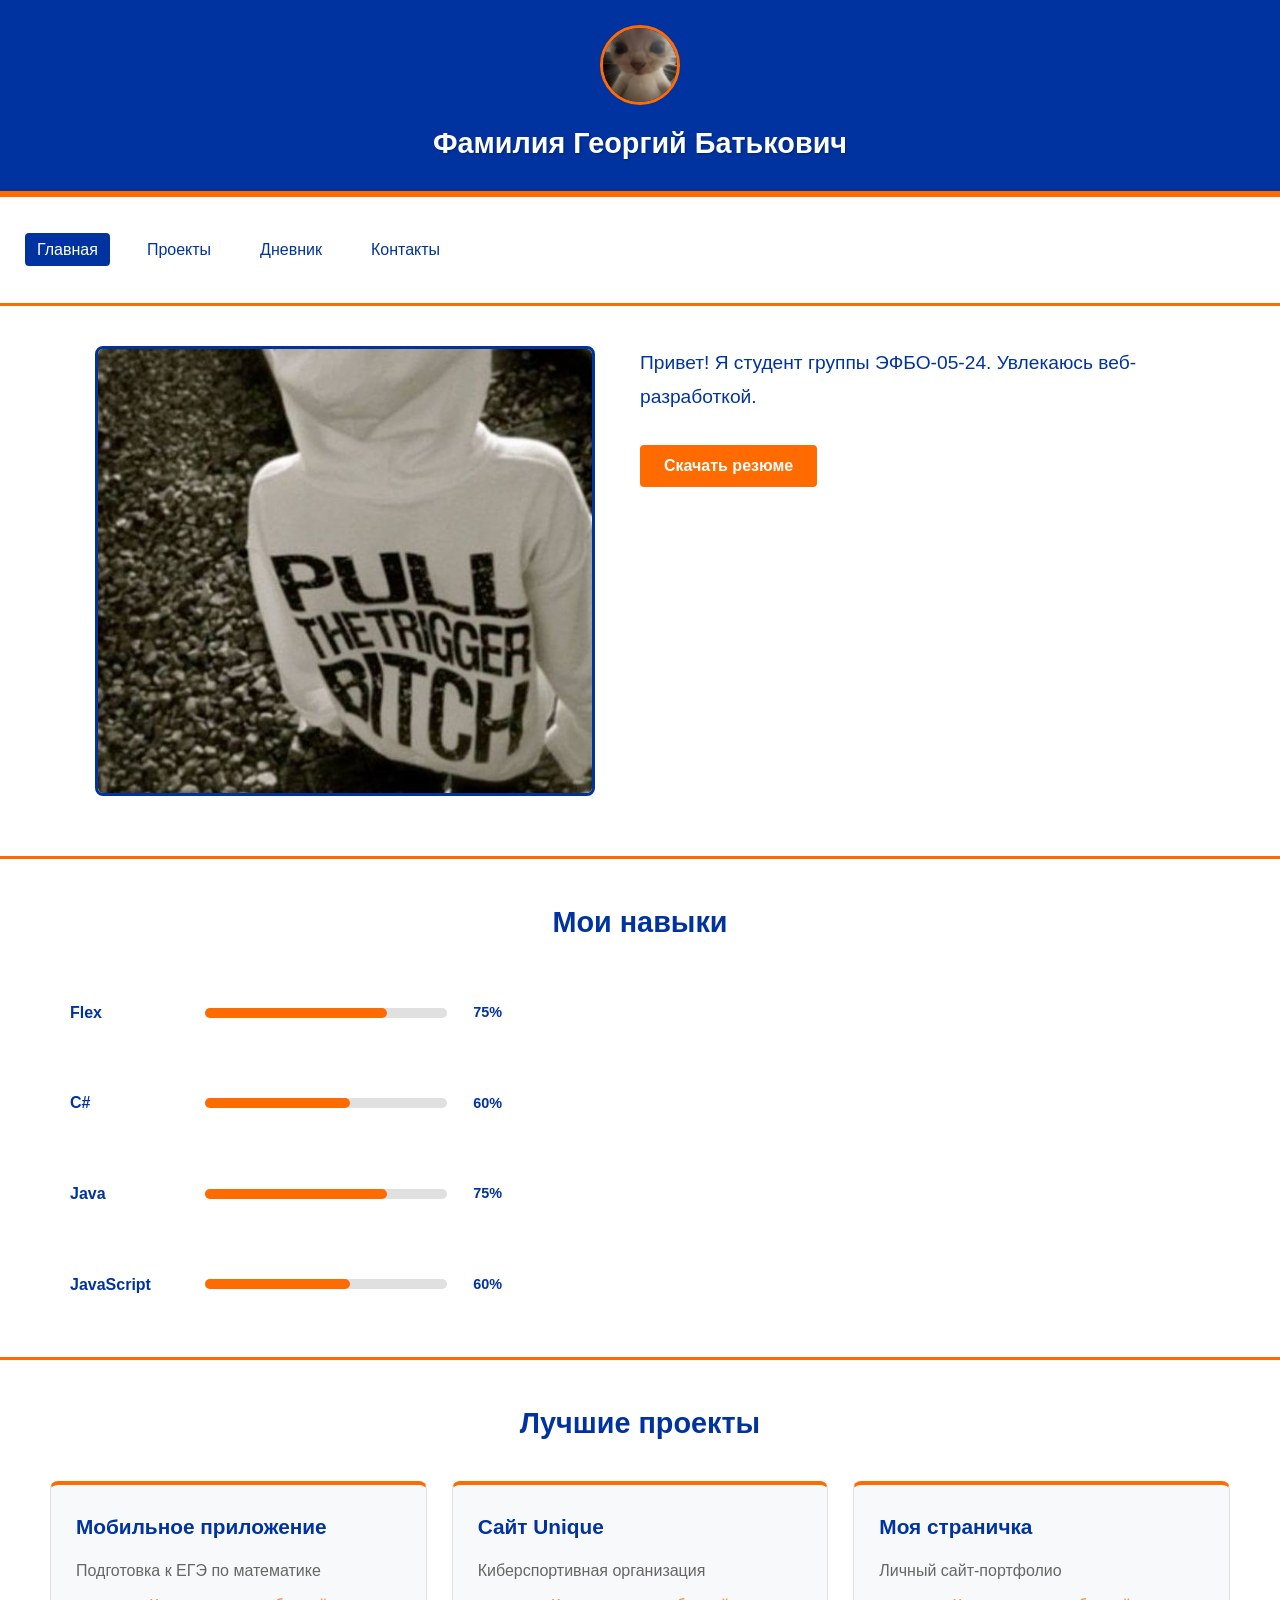
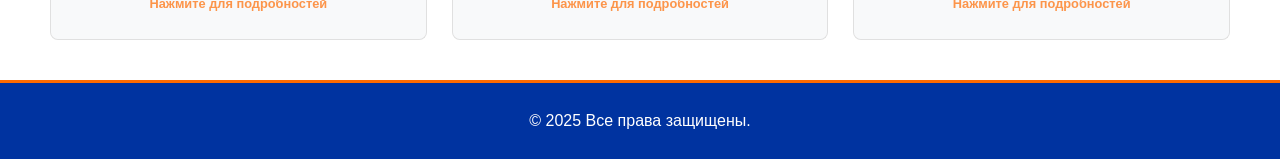
==== index.html @ 931f68ec "Полная сборка сайта" ====
<!DOCTYPE html>
<html lang="ru">

<head>
    <meta charset="UTF-8">
    <meta name="viewport" content="width=device-width, initial-scale=1.0">
    <title>Главная</title>
    <link rel="stylesheet" href="styles/styles.css">
</head>

<body>
    <div class="page">
        <header class="header">
            <img class="header__logo" src="images/icons/photo.jpg" alt="Логотип">
            <h1 class="header__text">Фамилия Георгий Батькович</h1>
        </header>
        <nav class="nav">
            <ul class="nav__list">
                <li class="nav__item"><a class="nav__link nav__link--active" href="index.html">Главная</a></li>
                <li class="nav__item"><a class="nav__link" href="pages/projects.html">Проекты</a></li>
                <li class="nav__item"><a class="nav__link" href="pages/diary.html">Дневник</a></li>
                <li class="nav__item"><a class="nav__link" href="pages/contacts.html">Контакты</a></li>
            </ul>
        </nav>
        <section class="profile">
            <div class="profile__photo-container">
                <img class="profile__photo" src="images/icons/photo1.jpg" alt="Фото студента">
            </div>
            <div class="profile__info">
                <p class="profile__text">Привет! Я студент группы ЭФБО-05-24. Увлекаюсь веб-разработкой.</p>
                <button class="btn btn--download" id="downloadBtn">Скачать резюме</button>
            </div>
        </section>
        <section class="section">
            <h2 class="section__title">Мои навыки</h2>
            <div class="skills">
                <div class="skill">
                    <div class="skill__row">
                        <span class="skill__name">Flex</span>
                        <progress class="skill__progress" value="75" max="100"></progress>
                        <span class="skill__value">75%</span>
                    </div>
                </div>
                <div class="skill">
                    <div class="skill__row">
                        <span class="skill__name">C#</span>
                        <progress class="skill__progress" value="60" max="100"></progress>
                        <span class="skill__value">60%</span>
                    </div>
                </div>
                <div class="skill">
                    <div class="skill__row">
                        <span class="skill__name">Java</span>
                        <progress class="skill__progress" value="75" max="100"></progress>
                        <span class="skill__value">75%</span>
                    </div>
                </div>
                <div class="skill">
                    <div class="skill__row">
                        <span class="skill__name">JavaScript</span>
                        <progress class="skill__progress" value="60" max="100"></progress>
                        <span class="skill__value">60%</span>
                    </div>
                </div>
            </div>
        </section>
        <section class="section">
            <h2 class="section__title">Лучшие проекты</h2>
            <div class="projects">
                <article class="project" onclick="openModal('modal1')">
                    <h3 class="project__title">Мобильное приложение</h3>
                    <p class="project__description">Подготовка к ЕГЭ по математике</p>
                    <div class="project__click-hint">Нажмите для подробностей</div>
                </article>

                <article class="project" onclick="openModal('modal2')">
                    <h3 class="project__title">Сайт Unique</h3>
                    <p class="project__description">Киберспортивная организация</p>
                    <div class="project__click-hint">Нажмите для подробностей</div>
                </article>

                <article class="project" onclick="openModal('modal3')">
                    <h3 class="project__title">Моя страничка</h3>
                    <p class="project__description">Личный сайт-портфолио</p>
                    <div class="project__click-hint">Нажмите для подробностей</div>
                </article>
        </section>
        <footer class="footer">
            <p>© 2025 Все права защищены.</p>
        </footer>
    </div>

    <!-- Модальные окна -->
    <div id="modal1" class="modal">
        <div class="modal__content">
            <button class="modal__close" onclick="closeModal('modal1')">&times;</button>
            <img class="modal__image" src="images/icons/mob.jpeg" alt="Мобильное приложение">
            <div class="modal__body">
                <h3 class="modal__title">Мобильное приложение</h3>
                <p class="modal__description">Полнофункциональное мобильное приложение для подготовки к ЕГЭ по
                    профильной математике. Включает в себя:</p>
                <ul class="modal__description-nav">
                    <li>Более 30 финансовых задач</li>
                    <li>Подробные решения и объяснения</li>
                    <li>Систему прогресса и достижений</li>
                </ul>
                <p class="modal__description"><strong>Технологии:</strong> Java, Android SDK</p>
                <a href="pages/projects.html" class="modal__link">Все проекты</a>
            </div>
        </div>
    </div>

    <div id="modal2" class="modal">
        <div class="modal__content">
            <button class="modal__close" onclick="closeModal('modal2')">&times;</button>
            <img class="modal__image" src="images/icons/uniqe.png" alt="Сайт Unique">
            <div class="modal__body">
                <h3 class="modal__title">Сайт Unique</h3>
                <p class="modal__description">Корпоративный сайт для киберспортивной организации Unique. Основные
                    функции:</p>
                <ul class="modal__description-nav">
                    <li>Расписание турниров и матчей</li>
                    <li>Профили игроков и команд</li>
                    <li>Новостная лента организации</li>
                </ul>
                <p class="modal__description"><strong>Технологии:</strong> HTML, CSS, JavaScript</p>
                <a href="pages/projects.html" class="modal__link">Все проекты</a>
            </div>
        </div>
    </div>

    <div id="modal3" class="modal">
        <div class="modal__content">
            <button class="modal__close" onclick="closeModal('modal3')">&times;</button>
            <img class="modal__image" src="images/icons/lichka.jpeg" alt="Моя страничка">
            <div class="modal__body">
                <h3 class="modal__title">Моя страничка</h3>
                <p class="modal__description">Персональный веб-сайт портфолио с современным дизайном. Особенности:</p>
                <ul class="modal__description-nav">
                    <li>Адаптивный дизайн для всех устройств</li>
                    <li>Интерактивное портфолио проектов</li>
                    <li>Система контактов и обратной связи</li>
                    <li>Интеграция с GitHub</li>
                </ul>
                <p class="modal__description"><strong>Технологии:</strong> HTML, CSS, JavaScript</p>
                <a href="pages/projects.html" class="modal__link">Все проекты</a>
            </div>
        </div>
    </div>

    <script>
        function openModal(modalId) {
            document.getElementById(modalId).style.display = 'block';
        }

        function closeModal(modalId) {
            document.getElementById(modalId).style.display = 'none';
        }
        window.onclick = function (event) {
            const modals = document.querySelectorAll('.modal');
            modals.forEach(modal => {
                if (event.target === modal) {
                    modal.style.display = 'none';
                }
            });
        }

        document.getElementById('downloadBtn').addEventListener('click', function () {
            const link = document.createElement('a');
            link.href = 'assets/resume.pdf';
            link.download = 'resume.pdf';
            document.body.appendChild(link);
            link.click();
            document.body.removeChild(link);
        });

        document.addEventListener('DOMContentLoaded', function () {
            const progressBars = document.querySelectorAll('.skill__progress');
            progressBars.forEach(bar => {
                const value = bar.getAttribute('value');
                bar.setAttribute('value', '0');
                setTimeout(() => {
                    bar.setAttribute('value', value);
                }, 300);
            });
        });
    </script>
</body>

</html>
---- styles/styles.css ----
* {
    margin: 0;
    padding: 0;
    box-sizing: border-box;
}

body {
    font-family: 'Segoe UI', Tahoma, Geneva, Verdana, sans-serif;
    line-height: 1.6;
    color: #333;
    background-color: #ffffff;
    min-height: 100vh;
    display: flex;
    flex-direction: column;
}

main {
    flex: 1;
}

/* Убедимся что футер всегда внизу и нет отступов */
.footer {
    margin-top: auto;
}

/* Блок шапки */
.header {
    display: flex;
    flex-direction: column;
    align-items: center;
    padding: 25px 50px;
    background-color: #0033A0;
    color: white;
    border-bottom: 3px solid #FF6B00;
}

.header__logo {
    width: 80px;
    height: 80px;
    border-radius: 50%;
    object-fit: cover;
    border: 3px solid #FF6B00;
    margin-bottom: 15px;
}

.header__text {
    color: white;
    font-size: 1.8rem;
    font-weight: 700;
    text-align: center;
    text-shadow: 1px 1px 2px rgba(0, 0, 0, 0.3);
}

.nav__list {
    display: flex;
    flex-direction: row;
    row-gap: 50px;
    list-style: none;
    padding: 40px 0px;
    border-top: 3px solid #FF6B00;
}

.nav__item {
    margin-left: 25px;
}

.nav__link {
    text-decoration: none;
    color: #0033A0;
    font-weight: 500;
    padding: 8px 12px;
    border-radius: 4px;
    transition: all 0.3s ease;
}

.nav__link:hover {
    background-color: #FF6B00;
    color: white;
}

.nav__link--active {
    background-color: #0033A0;
    color: white;
}

/* Блок профиля */
.profile {
    display: grid;
    grid-template-columns: 1fr 1fr;
    gap: 0px;
    margin-bottom: 20px;
    padding: 40px 50px;
    border-top: 3px solid #FF6B00;
    align-items: start;
}

.profile__photo-container {
    display: flex;
    align-items: flex-start;
    justify-content: center;
    height: 100%;
}

.profile__photo {
    width: 100%;
    max-width: 500px;
    height: auto;
    max-height: 450px;
    object-fit: cover;
    border: 3px solid #0033A0;
    border-radius: 8px;
}

.profile__info {
    display: flex;
    flex-direction: column;
    align-items: flex-start;
    height: 100%;
    padding: 0;
}

.profile__text {
    margin-bottom: 30px;
    font-size: 1.2rem;
    color: #0033A0;
    line-height: 1.8;
    text-align: left;
    font-weight: 500;
}

/* Блок кнопки */
.btn {
    border: none;
    padding: 12px 24px;
    border-radius: 4px;
    cursor: pointer;
    font-size: 1rem;
    transition: all 0.3s ease;
    font-weight: 600;
}

.btn--download {
    background-color: #FF6B00;
    color: white;
}

.btn--download:hover {
    background-color: #e05a00;
    transform: translateY(-2px);
}

/* Блок секции */
.section {
    padding: 40px 50px;
    border-top: 3px solid #FF6B00;
}

.section__title {
    margin-bottom: 25px;
    color: #0033A0;
    font-size: 1.8rem;
    position: relative;
    padding-bottom: 10px;
    text-align: center;
    font-weight: 700;
}

/* Блок навыков */
.skills {
    display: flex;
    flex-direction: column;
    gap: 25px;
}

.skill {
    flex: left;
    max-width: 40%;
    padding: 20px;
}

.skill__row {
    display: flex;
    align-items: center;
    gap: 15px;
    width: 100%;
}

.skill__name {
    font-weight: 600;
    color: #0033A0;
    min-width: 120px;
    flex-shrink: 0;
}

.skill__progress {
    flex: 1;
    height: 10px;
    border: none;
    overflow: hidden;
}

.skill__progress::-webkit-progress-bar {
    background-color: #e0e0e0;
    border-radius: 5px;
}

.skill__progress::-webkit-progress-value {
    background-color: #FF6B00;
    border-radius: 5px;
    transition: width 0.5s ease;
}

.skill__value {
    min-width: 40px;
    text-align: right;
    font-size: 0.9rem;
    color: #0033A0;
    font-weight: 600;
    flex-shrink: 0;
}

/* Блок проектов */
.projects {
    display: flex;
    flex-direction: row;
    justify-content: left;
    gap: 25px;
}

.project {
    background-color: #f8f9fa;
    padding: 25px;
    border-radius: 8px;
    transition: transform 0.3s ease, box-shadow 0.3s ease;
    border: 1px solid #e0e0e0;
    border-top: 4px solid #FF6B00;
    flex: 1;
}

.project:hover {
    transform: translateY(-5px);
    box-shadow: 0 10px 20px rgba(255, 107, 0, 0.1);
}

.project__title {
    margin-bottom: 15px;
    color: #0033A0;
    font-size: 1.3rem;
    font-weight: 600;
}

.project__description {
    color: #666;
    line-height: 1.6;
}

.section__contacts_title {
    margin-bottom: 25px;
    color: #0033A0;
    font-size: 1.8rem;
    position: relative;
    padding-bottom: 10px;
    text-align: center;
    font-weight: 700;
}

/* Блок подвала */
.footer {
    text-align: center;
    padding: 25px 50px;
    background-color: #0033A0;
    color: white;
    border-top: 3px solid #FF6B00;
}

.footer p {
    color: white;
}

.section__contacts_title {
    padding-left: 30px;
    margin-bottom: 30px;
    color: #0033A0;
    font-size: 2rem;
    position: relative;
    padding-bottom: 10px;
    text-align: left;
    font-weight: 700;
    grid-column: 1 / -1;
}

/* Форма */
.section__contacts-forma {
    background-color: #f8f9fa;
    padding: 30px;
    border: 2px solid #0033A0;
}

.contact-form {
    display: flex;
    flex-direction: column;
    gap: 20px;
}

.form-group {
    display: flex;
    flex-direction: column;
    gap: 8px;
}

.form-label {
    font-weight: 600;
    color: #0033A0;
    font-size: 1rem;
}

.form-input,
.form-textarea {
    padding: 12px 15px;
    border: 2px solid #e0e0e0;
    border-radius: 5px;
    font-size: 1rem;
    transition: all 0.3s ease;
    font-family: inherit;
}

.form-input:focus,
.form-textarea:focus {
    outline: none;
    border-color: #FF6B00;
    box-shadow: 0 0 0 3px rgba(255, 107, 0, 0.1);
}

.form-textarea {
    resize: vertical;
    min-height: 120px;
}

.form-submit {
    background-color: #FF6B00;
    color: white;
    border: none;
    padding: 15px 30px;
    border-radius: 5px;
    font-size: 1.1rem;
    font-weight: 600;
    cursor: pointer;
    transition: all 0.3s ease;
    margin-top: 10px;
}

.form-submit:hover {
    background-color: #e05a00;
    transform: translateY(-2px);
    box-shadow: 0 4px 12px rgba(255, 107, 0, 0.3);
}

/* Контакты */
.contacts {
    padding-top: 50px;
}

.section__title-project {
    margin-bottom: 25px;
    color: #0033A0;
    font-size: 1.8rem;
    position: relative;
    padding-bottom: 10px;
    text-align: left;
    font-weight: 700;
}

.contacts h2 {
    color: #0033A0;
    font-size: 1.5rem;
    padding-bottom: 10px;
}

.contact-item {
    display: flex;
    align-items: center;
    gap: 15px;
    margin-bottom: 20px;
    padding: 10px;
    transition: background-color 0.3s ease;
}

.contact-item:hover {
    background-color: rgba(255, 107, 0, 0.1);
}

.contact-icon {
    width: 24px;
    height: 24px;
    flex-shrink: 0;
    color: #FF6B00;
}

.contact-text {
    color: #333;
    font-size: 1.1rem;
}

.education {
    background-color: #f8f9fa;
    padding: 30px;
    border-radius: 10px;
    border: 2px solid #0033A0;
    margin-bottom: 40px;
}

.education__list {
    display: flex;
    flex-direction: column;
    gap: 20px;
}

.education__item {
    display: flex;
    align-items: center;
    gap: 15px;
    padding: 15px;
    background-color: white;
    border-radius: 8px;
    border-left: 4px solid #FF6B00;
}

.education__date {
    font-weight: 600;
    color: #0033A0;
    min-width: 100px;
}

.education__task {
    flex: 1;
    color: #333;
}

.education__status {
    display: flex;
    align-items: center;
    gap: 8px;
    font-weight: 600;
}

.status--completed {
    color: #28a745;
}

.status--in-progress {
    color: #FF6B00;
}

.status-icon {
    width: 20px;
    height: 20px;
}

.courses {
    margin-bottom: 40px;
}

.courses__title {
    color: #0033A0;
    margin-bottom: 25px;
    font-size: 1.5rem;
    border-bottom: 2px solid #FF6B00;
    padding-bottom: 10px;
}

.courses__list {
    display: flex;
    flex-direction: column;
    gap: 20px;
}

.course {
    padding: 20px;
    max-width: 70%;
}

.course__header {
    display: flex;
    justify-content: between;
    align-items: center;
    margin-bottom: 15px;
}

.course__name {
    font-weight: 600;
    color: #0033A0;
    font-size: 1.1rem;
}

.course__progress {
    flex: 1;
    height: 10px;
    border: none;
    overflow: hidden;
    margin: 0 20px;
}

.course__progress::-webkit-progress-bar {
    background-color: #e0e0e0;
    border-radius: 5px;
}

.course__progress::-webkit-progress-value {
    background-color: #FF6B00;
    border-radius: 5px;
    transition: width 0.5s ease;
}

.course__value {
    min-width: 40px;
    text-align: right;
    font-size: 0.9rem;
    color: #0033A0;
    font-weight: 600;
}

.add-button {
    background-color: #FF6B00;
    color: white;
    align-items: left;
    border: none;
    padding: 15px 30px;
    border-radius: 5px;
    font-size: 1.1rem;
    font-weight: 600;
    cursor: pointer;
    transition: all 0.3s ease;
    margin: 0 20px;
}

.add-button:hover {
    background-color: #e05a00;
    transform: translateY(-2px);
    box-shadow: 0 4px 12px rgba(255, 107, 0, 0.3);
}



/* Стили для страницы проектов */
.projects-section {
    display: grid;
    grid-template-columns: 2fr 1fr;
    gap: 40px;
    align-items: start;
}

.projects-grid {
    display: grid;
    grid-template-columns: 1fr 1fr;
    gap: 25px;
}

/* Фильтры */
.filters {
    background-color: #f8f9fa;
    padding: 25px;
    border-radius: 8px;
    border: 2px solid #0033A0;
}

.filters__title {
    color: #0033A0;
    margin-bottom: 20px;
    font-size: 1.3rem;
    font-weight: 600;
    border-bottom: 2px solid #FF6B00;
    padding-bottom: 10px;
}

.filter-group {
    margin-bottom: 20px;
}

.filter-group__title {
    color: #0033A0;
    margin-bottom: 10px;
    font-weight: 600;
}

.filter-options {
    display: flex;
    flex-direction: column;
    gap: 10px;
}

.filter-option {
    display: flex;
    align-items: center;
    gap: 8px;
    cursor: pointer;
}

.filter-option input[type="checkbox"] {
    width: 18px;
    height: 18px;
    accent-color: #FF6B00;
}

.filter-option label {
    color: #333;
    cursor: pointer;
}

.reset-filters {
    background-color: #0033A0;
    color: white;
    border: none;
    padding: 10px 20px;
    border-radius: 5px;
    cursor: pointer;
    font-weight: 600;
    width: 100%;
    transition: all 0.3s ease;
}

.reset-filters:hover {
    background-color: #002266;
    transform: translateY(-2px);
}

/* Минималистичные фильтры */
.projects-header {
    display: flex;
    justify-content: space-between;
    align-items: center;
    margin-bottom: 30px;
    flex-wrap: wrap;
    gap: 20px;
}

.filters-minimal {
    display: flex;
    gap: 10px;
    flex-wrap: wrap;
}

.filter-btn {
    background-color: #f8f9fa;
    border: 2px solid #0033A0;
    color: #0033A0;
    padding: 8px 16px;
    border-radius: 20px;
    cursor: pointer;
    font-weight: 600;
    transition: all 0.3s ease;
}

.filter-btn:hover {
    background-color: #0033A0;
    color: white;
}

.filter-btn.active {
    background-color: #FF6B00;
    border-color: #FF6B00;
    color: white;
}

/* Сетка проектов */
.projects-grid {
    display: grid;
    grid-template-columns: 1fr 1fr;
    gap: 25px;
}

.project {
    background-color: #f8f9fa;
    padding: 25px;
    border-radius: 8px;
    transition: transform 0.3s ease, box-shadow 0.3s ease;
    border: 1px solid #e0e0e0;
    border-top: 4px solid #FF6B00;
}

.project:hover {
    transform: translateY(-5px);
    box-shadow: 0 10px 20px rgba(255, 107, 0, 0.1);
}

.project__tech {
    margin-top: 10px;
    font-size: 0.9rem;
    color: #FF6B00;
    font-weight: 600;
}

/* Модальные окна */
.modal {
    display: none;
    position: fixed;
    z-index: 1000;
    left: 0;
    top: 0;
    width: 100%;
    height: 100%;
    background-color: rgba(0, 0, 0, 0.5);
}

.modal__content {
    background-color: #ffffff;
    margin: 5% auto;
    padding: 0;
    border-radius: 10px;
    width: 90%;
    max-width: 600px;
    box-shadow: 0 10px 30px rgba(0, 0, 0, 0.3);
    position: relative;
    border: 3px solid #0033A0;
}

.modal__close {
    position: absolute;
    right: 15px;
    top: 15px;
    font-size: 28px;
    font-weight: bold;
    color: #0033A0;
    cursor: pointer;
    z-index: 1001;
    background: none;
    border: none;
    width: 30px;
    height: 30px;
    display: flex;
    align-items: center;
    justify-content: center;
}

.modal__close:hover {
    color: #FF6B00;
}

.modal__image {
    width: 100%;
    height: 200px;
    object-fit: cover;
    border-radius: 7px 7px 0 0;
}

.modal__body {
    padding: 30px;
}

.modal__title {
    color: #0033A0;
    font-size: 1.5rem;
    margin-bottom: 15px;
    font-weight: 700;
}

.modal__description {
    color: #666;
    line-height: 1.6;
    margin-bottom: 20px;
}

.modal__description-nav {
    color: #666;
    line-height: 1.6;
    margin-bottom: 20px;
    padding-left: 20px;
}

.modal__link {
    display: inline-block;
    background-color: #FF6B00;
    color: white;
    padding: 12px 24px;
    border-radius: 5px;
    text-decoration: none;
    font-weight: 600;
    transition: all 0.3s ease;
}

.modal__link:hover {
    background-color: #e05a00;
    transform: translateY(-2px);
}

/* Стили для картинок в проектах */
.project {
    position: relative;
    cursor: pointer;
    transition: all 0.3s ease;
}

.project:hover .project__image img {
    transform: scale(1.05);
}

.project__click-hint {
    font-size: 0.8rem;
    color: #FF6B00;
    margin-top: 10px;
    font-weight: 600;
    text-align: center;
    opacity: 0.7;
}

/* Стили для картинок в проектах */
.project {
    position: relative;
    cursor: pointer;
    transition: all 0.3s ease;
}


.project:hover .project__image img {
    transform: scale(1.05);
}

.project__click-hint {
    font-size: 0.8rem;
    color: #FF6B00;
    margin-top: 10px;
    font-weight: 600;
    text-align: center;
    opacity: 0.7;
}

/* Стили для картинок в модалках - без обрезки */
.modal__image {
    width: 100%;
    max-height: 300px;
    object-fit: contain;
    /* Масштабирование без обрезки */
    background-color: #f8f9fa;
    border-radius: 7px 7px 0 0;
    padding: 20px;
}

/* Если картинка не загрузилась - показываем заглушку */
.modal__image[src*="default.jpg"] {
    object-fit: cover;
    background-color: #e0e0e0;
    display: flex;
    align-items: center;
    justify-content: center;
    color: #666;
    font-size: 0.9rem;
}

/* Фикс для футера */
html,
body {
    height: 100%;
    margin: 0;
    padding: 0;
}

body {
    min-height: 100vh;
    display: flex;
    flex-direction: column;
    background-color: #ffffff;
}

.page {
    flex: 1;
    display: flex;
    flex-direction: column;
    min-height: 100vh;
    background-color: #ffffff;
}

main {
    flex: 1;
}

/* Минималистичные фильтры */
.projects-header {
    display: flex;
    justify-content: space-between;
    align-items: center;
    margin-bottom: 30px;
    flex-wrap: wrap;
    gap: 20px;
}

.filters-minimal {
    display: flex;
    gap: 10px;
    flex-wrap: wrap;
}

.filter-btn {
    background-color: #f8f9fa;
    border: 2px solid #0033A0;
    color: #0033A0;
    padding: 8px 16px;
    border-radius: 20px;
    cursor: pointer;
    font-weight: 600;
    transition: all 0.3s ease;
}

.filter-btn:hover {
    background-color: #0033A0;
    color: white;
}

.filter-btn.active {
    background-color: #FF6B00;
    border-color: #FF6B00;
    color: white;
}

/* Сетка проектов */
.projects-grid {
    display: grid;
    grid-template-columns: 1fr 1fr;
    gap: 25px;
}

.project {
    background-color: #f8f9fa;
    padding: 25px;
    border-radius: 8px;
    transition: transform 0.3s ease, box-shadow 0.3s ease;
    border: 1px solid #e0e0e0;
    border-top: 4px solid #FF6B00;
    cursor: pointer;
}

.project:hover {
    transform: translateY(-5px);
    box-shadow: 0 10px 20px rgba(255, 107, 0, 0.1);
}



.project__click-hint {
    font-size: 0.8rem;
    color: #FF6B00;
    margin-top: 10px;
    font-weight: 600;
    text-align: center;
    opacity: 0.7;
}

/* Модальные окна */
.modal {
    display: none;
    position: fixed;
    z-index: 1000;
    left: 0;
    top: 0;
    width: 100%;
    height: 100%;
    background-color: rgba(0, 0, 0, 0.5);
}

.modal__content {
    background-color: #ffffff;
    margin: 5% auto;
    padding: 0;
    border-radius: 10px;
    width: 90%;
    max-width: 600px;
    box-shadow: 0 10px 30px rgba(0, 0, 0, 0.3);
    position: relative;
    border: 3px solid #0033A0;
}

.modal__close {
    position: absolute;
    right: 15px;
    top: 15px;
    font-size: 28px;
    font-weight: bold;
    color: #0033A0;
    cursor: pointer;
    z-index: 1001;
    background: none;
    border: none;
    width: 30px;
    height: 30px;
    display: flex;
    align-items: center;
    justify-content: center;
}

.modal__close:hover {
    color: #FF6B00;
}

.modal__header {
    background-color: #0033A0;
    padding: 20px;
    border-radius: 7px 7px 0 0;
    text-align: center;
}

.modal__header .modal__title {
    color: white;
    margin: 0;
    font-size: 1.3rem;
}

/* Стили для картинок в проектах - без обрезки */
.project__image {
    width: 100%;
    height: 150px;
    overflow: hidden;
    border-radius: 5px;
    margin-bottom: 15px;
    background-color: #f8f9fa;
    display: flex;
    align-items: center;
    justify-content: center;
}

.project__image img {
    width: auto;
    height: auto;
    max-width: 100%;
    max-height: 100%;
    object-fit: contain;
    transition: transform 0.3s ease;
}

.project:hover .project__image img {
    transform: scale(1.05);
}

/* Стили для картинок в модалках */
.modal__image {
    width: 80%;
    max-height: 200px;
    object-fit: contain;
    background-color: #f8f9fa;
    border-radius: 10px;
    margin: 20px auto;
    display: block;
    padding: 10px;
}

.modal__body {
    padding: 30px;
}

.modal__description {
    color: #666;
    line-height: 1.6;
    margin-bottom: 15px;
}

.modal__description-nav {
    color: #666;
    line-height: 1.6;
    margin-bottom: 15px;
    padding-left: 20px;
}

.modal__description-nav li {
    margin-bottom: 5px;
}

/* Стили для ссылок в модалках */
.modal__links {
    display: flex;
    gap: 15px;
    flex-wrap: wrap;
    margin-top: 20px;
}

.modal__link {
    display: inline-block;
    background-color: #FF6B00;
    color: white;
    padding: 10px 20px;
    border-radius: 5px;
    text-decoration: none;
    font-weight: 600;
    transition: all 0.3s ease;
    text-align: center;
    flex: 1;
    min-width: 120px;
}

.modal__link:hover {
    background-color: #e05a00;
    transform: translateY(-2px);
}

.modal__link-disabled {
    display: inline-block;
    background-color: #6c757d;
    color: white;
    padding: 10px 20px;
    border-radius: 5px;
    text-decoration: none;
    font-weight: 600;
    text-align: center;
    flex: 1;
    cursor: not-allowed;
}
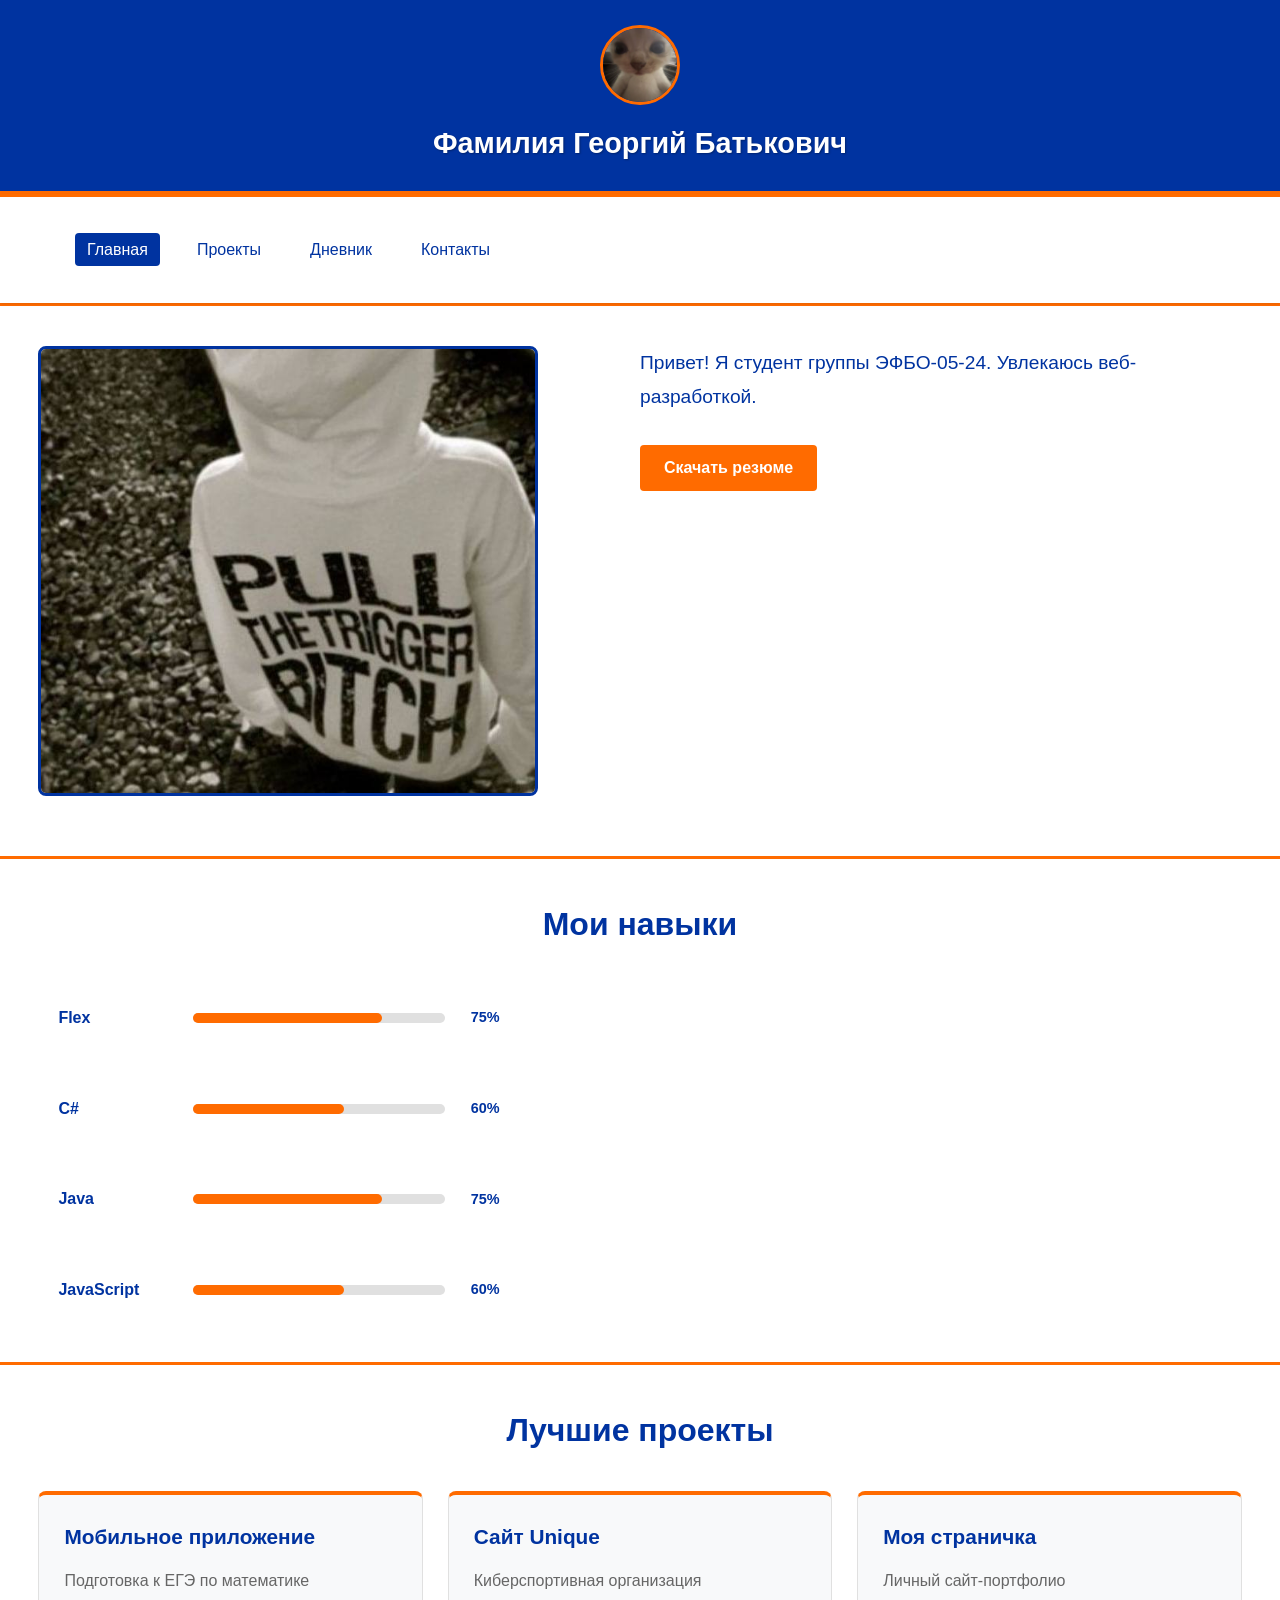
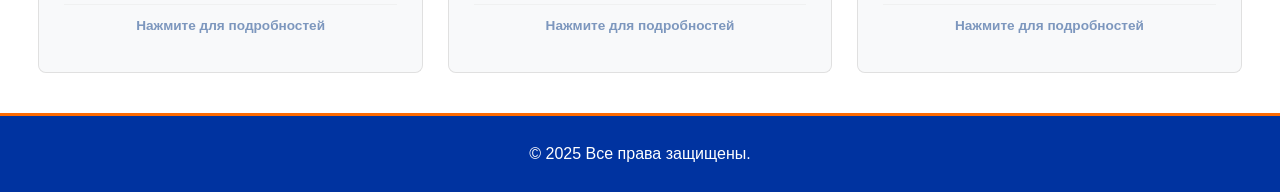
==== commit de761228: "pr15-16" ====
--- a/index.html
+++ b/index.html
@@ -3,18 +3,34 @@
 
 <head>
     <meta charset="UTF-8">
-    <meta name="viewport" content="width=device-width, initial-scale=1.0">
+    <meta name="viewport" content="width=device-width, initial-scale=1, viewport-fit=cover">
     <title>Главная</title>
     <link rel="stylesheet" href="styles/styles.css">
 </head>
 
 <body>
+<a class="skip-link" href="#main">Перейти к основному содержимому</a>    
     <div class="page">
         <header class="header">
-            <img class="header__logo" src="images/icons/photo.jpg" alt="Логотип">
+            <picture>
+                <source type="image/webp" 
+                srcset="images/icons/photo.webp,
+                        images/icons/photo@2x.webp 2x">
+                        <img class="header__logo" 
+             src="images/icons/photo.jpg" 
+             srcset="images/icons/photo.jpg 1x,
+                     images/icons/photo@2x.jpg 2x"
+             sizes="80px"
+             alt="Логотип" 
+             width="80" 
+             height="80"
+             loading="eager"
+             fetchpriority="high">
+            </picture>
             <h1 class="header__text">Фамилия Георгий Батькович</h1>
         </header>
-        <nav class="nav">
+        
+        <nav class="nav" aria-label="Основная навигация">
             <ul class="nav__list">
                 <li class="nav__item"><a class="nav__link nav__link--active" href="index.html">Главная</a></li>
                 <li class="nav__item"><a class="nav__link" href="pages/projects.html">Проекты</a></li>
@@ -22,79 +38,94 @@
                 <li class="nav__item"><a class="nav__link" href="pages/contacts.html">Контакты</a></li>
             </ul>
         </nav>
-        <section class="profile">
-            <div class="profile__photo-container">
-                <img class="profile__photo" src="images/icons/photo1.jpg" alt="Фото студента">
-            </div>
-            <div class="profile__info">
-                <p class="profile__text">Привет! Я студент группы ЭФБО-05-24. Увлекаюсь веб-разработкой.</p>
-                <button class="btn btn--download" id="downloadBtn">Скачать резюме</button>
-            </div>
-        </section>
-        <section class="section">
-            <h2 class="section__title">Мои навыки</h2>
-            <div class="skills">
-                <div class="skill">
-                    <div class="skill__row">
-                        <span class="skill__name">Flex</span>
-                        <progress class="skill__progress" value="75" max="100"></progress>
-                        <span class="skill__value">75%</span>
-                    </div>
-                </div>
-                <div class="skill">
-                    <div class="skill__row">
-                        <span class="skill__name">C#</span>
-                        <progress class="skill__progress" value="60" max="100"></progress>
-                        <span class="skill__value">60%</span>
-                    </div>
-                </div>
-                <div class="skill">
-                    <div class="skill__row">
-                        <span class="skill__name">Java</span>
-                        <progress class="skill__progress" value="75" max="100"></progress>
-                        <span class="skill__value">75%</span>
-                    </div>
-                </div>
-                <div class="skill">
-                    <div class="skill__row">
-                        <span class="skill__name">JavaScript</span>
-                        <progress class="skill__progress" value="60" max="100"></progress>
-                        <span class="skill__value">60%</span>
-                    </div>
-                </div>
-            </div>
-        </section>
-        <section class="section">
-            <h2 class="section__title">Лучшие проекты</h2>
-            <div class="projects">
-                <article class="project" onclick="openModal('modal1')">
-                    <h3 class="project__title">Мобильное приложение</h3>
-                    <p class="project__description">Подготовка к ЕГЭ по математике</p>
-                    <div class="project__click-hint">Нажмите для подробностей</div>
-                </article>
-
-                <article class="project" onclick="openModal('modal2')">
-                    <h3 class="project__title">Сайт Unique</h3>
-                    <p class="project__description">Киберспортивная организация</p>
-                    <div class="project__click-hint">Нажмите для подробностей</div>
-                </article>
-
-                <article class="project" onclick="openModal('modal3')">
-                    <h3 class="project__title">Моя страничка</h3>
-                    <p class="project__description">Личный сайт-портфолио</p>
-                    <div class="project__click-hint">Нажмите для подробностей</div>
-                </article>
-        </section>
+        
+        <main id="main">
+            <section class="profile">
+                <div class="profile__photo-container">
+                    <picture>
+                        <source type="image/webp" srcset="images/icons/photo1.webp">
+                        <img class="profile__photo" src="images/icons/photo1.jpg" 
+                            alt="Фото студента"
+                            width="500" 
+                            height="450"
+                            loading="eager"
+                            fetchpriority="high">
+                    </picture>
+                </div>
+                <div class="profile__info">
+                    <p class="profile__text">Привет! Я студент группы ЭФБО-05-24. Увлекаюсь веб-разработкой.</p>
+                    <button class="btn btn--download" id="downloadBtn">Скачать резюме</button>
+                </div>
+            </section>
+            
+            <section class="section">
+                <h2 class="section__title">Мои навыки</h2>
+                <div class="skills">
+                    <div class="skill">
+                        <div class="skill__row">
+                            <span class="skill__name">Flex</span>
+                            <progress class="skill__progress" value="75" max="100" aria-label="Flex: 75%"></progress>
+                            <span class="skill__value">75%</span>
+                        </div>
+                    </div>
+                    <div class="skill">
+                        <div class="skill__row">
+                            <span class="skill__name">C#</span>
+                            <progress class="skill__progress" value="60" max="100" aria-label="C#: 60%"></progress>
+                            <span class="skill__value">60%</span>
+                        </div>
+                    </div>
+                    <div class="skill">
+                        <div class="skill__row">
+                            <span class="skill__name">Java</span>
+                            <progress class="skill__progress" value="75" max="100" aria-label="Java: 75%"></progress>
+                            <span class="skill__value">75%</span>
+                        </div>
+                    </div>
+                    <div class="skill">
+                        <div class="skill__row">
+                            <span class="skill__name">JavaScript</span>
+                            <progress class="skill__progress" value="60" max="100" aria-label="JavaScript: 60%"></progress>
+                            <span class="skill__value">60%</span>
+                        </div>
+                    </div>
+                </div>
+            </section>
+            
+            <section class="section">
+                <h2 class="section__title">Лучшие проекты</h2>
+                <div class="projects">
+                    <article class="project" onclick="openModal('modal1')">
+                        <h3 class="project__title">Мобильное приложение</h3>
+                        <p class="project__description">Подготовка к ЕГЭ по математике</p>
+                        <div class="project__click-hint">Нажмите для подробностей</div>
+                    </article>
+
+                    <article class="project" onclick="openModal('modal2')">
+                        <h3 class="project__title">Сайт Unique</h3>
+                        <p class="project__description">Киберспортивная организация</p>
+                        <div class="project__click-hint">Нажмите для подробностей</div>
+                    </article>
+
+                    <article class="project" onclick="openModal('modal3')">
+                        <h3 class="project__title">Моя страничка</h3>
+                        <p class="project__description">Личный сайт-портфолио</p>
+                        <div class="project__click-hint">Нажмите для подробностей</div>
+                    </article>
+                </div>
+            </section>
+        </main>
+        
         <footer class="footer">
             <p>© 2025 Все права защищены.</p>
         </footer>
     </div>
 
-    <!-- Модальные окна -->
+    
     <div id="modal1" class="modal">
         <div class="modal__content">
-            <button class="modal__close" onclick="closeModal('modal1')">&times;</button>
-            <img class="modal__image" src="images/icons/mob.jpeg" alt="Мобильное приложение">
+            <button class="modal__close" onclick="closeModal('modal1')" aria-label="Закрыть">&times;</button>
+            <img class="modal__image" src="images/icons/mob.jpeg" alt="Мобильное приложение" loading="lazy">
             <div class="modal__body">
                 <h3 class="modal__title">Мобильное приложение</h3>
                 <p class="modal__description">Полнофункциональное мобильное приложение для подготовки к ЕГЭ по
@@ -112,8 +143,8 @@
 
     <div id="modal2" class="modal">
         <div class="modal__content">
-            <button class="modal__close" onclick="closeModal('modal2')">&times;</button>
-            <img class="modal__image" src="images/icons/uniqe.png" alt="Сайт Unique">
+            <button class="modal__close" onclick="closeModal('modal2')" aria-label="Закрыть">&times;</button>
+            <img class="modal__image" src="images/icons/uniqe.png" alt="Сайт Unique" loading="lazy">
             <div class="modal__body">
                 <h3 class="modal__title">Сайт Unique</h3>
                 <p class="modal__description">Корпоративный сайт для киберспортивной организации Unique. Основные
@@ -131,8 +162,8 @@
 
     <div id="modal3" class="modal">
         <div class="modal__content">
-            <button class="modal__close" onclick="closeModal('modal3')">&times;</button>
-            <img class="modal__image" src="images/icons/lichka.jpeg" alt="Моя страничка">
+            <button class="modal__close" onclick="closeModal('modal3')" aria-label="Закрыть">&times;</button>
+            <img class="modal__image" src="images/icons/lichka.jpeg" alt="Моя страничка" loading="lazy">
             <div class="modal__body">
                 <h3 class="modal__title">Моя страничка</h3>
                 <p class="modal__description">Персональный веб-сайт портфолио с современным дизайном. Особенности:</p>
@@ -156,6 +187,7 @@
         function closeModal(modalId) {
             document.getElementById(modalId).style.display = 'none';
         }
+        
         window.onclick = function (event) {
             const modals = document.querySelectorAll('.modal');
             modals.forEach(modal => {
@@ -174,16 +206,41 @@
             document.body.removeChild(link);
         });
 
-        document.addEventListener('DOMContentLoaded', function () {
-            const progressBars = document.querySelectorAll('.skill__progress');
-            progressBars.forEach(bar => {
-                const value = bar.getAttribute('value');
-                bar.setAttribute('value', '0');
-                setTimeout(() => {
-                    bar.setAttribute('value', value);
-                }, 300);
+    document.addEventListener('DOMContentLoaded', function() {
+        const lazyImages = document.querySelectorAll('img[loading="lazy"]');
+        
+        if ('IntersectionObserver' in window) {
+            const imageObserver = new IntersectionObserver((entries, observer) => {
+                entries.forEach(entry => {
+                    if (entry.isIntersecting) {
+                        const img = entry.target;
+                        img.classList.add('loaded');
+                        observer.unobserve(img);
+                    }
+                });
+            }, {
+                rootMargin: '50px 0px', 
+                threshold: 0.1
             });
-        });
+            
+            lazyImages.forEach(img => imageObserver.observe(img));
+        } else {
+            lazyImages.forEach(img => {
+                img.classList.add('loaded');
+            });
+        }
+        
+       
+        function checkWebPSupport() {
+            const canvas = document.createElement('canvas');
+            if (canvas.getContext && canvas.getContext('2d')) {
+                return canvas.toDataURL('image/webp').indexOf('data:image/webp') === 0;
+            }
+            return false;
+        }
+        
+        console.log('WebP поддержка:', checkWebPSupport() ? 'Да' : 'Нет');
+    });
     </script>
 </body>
 
--- a/styles/styles.css
+++ b/styles/styles.css
@@ -1,29 +1,70 @@
+/* ===== БАЗОВЫЕ НАСТРОЙКИ ===== */
 * {
     margin: 0;
     padding: 0;
     box-sizing: border-box;
 }
 
+:root {
+    color-scheme: light;
+}
+
+html, body {
+    height: 100%;
+}
+
 body {
+    margin: 0;
+    font: 16px/1.6 system-ui, -apple-system, "Segoe UI", Roboto, Arial, sans-serif;
+    background-color: #ffffff;
+    color: #333;
+    min-height: 100vh;
+    display: flex;
+    flex-direction: column;
     font-family: 'Segoe UI', Tahoma, Geneva, Verdana, sans-serif;
     line-height: 1.6;
-    color: #333;
+}
+
+.page {
+    min-height: 100vh;
+    min-height: 100svh;
+    min-height: 100dvh;
+    display: flex;
+    flex-direction: column;
     background-color: #ffffff;
-    min-height: 100vh;
-    display: flex;
-    flex-direction: column;
 }
 
 main {
     flex: 1;
 }
 
-/* Убедимся что футер всегда внизу и нет отступов */
-.footer {
-    margin-top: auto;
-}
-
-/* Блок шапки */
+/* ===== ДОСТУПНОСТЬ ===== */
+/* ===== ДОСТУПНОСТЬ ===== */
+/* Skip link - исправляем позиционирование */
+.skip-link {
+    position: absolute;
+    left: -9999px;
+    top: auto;
+    width: 1px;
+    height: 1px;
+    overflow: hidden;
+    z-index: 10000;
+}
+
+.skip-link:focus,
+.skip-link:focus-visible { 
+    left: 1rem;
+    top: 1rem;
+    width: auto;
+    height: auto;
+    padding: .5rem .75rem;
+    background: #111;
+    color: #fff;
+    border-radius: .5rem;
+    text-decoration: none;
+}
+
+/* ===== HEADER ===== */
 .header {
     display: flex;
     flex-direction: column;
@@ -32,6 +73,7 @@
     background-color: #0033A0;
     color: white;
     border-bottom: 3px solid #FF6B00;
+    position: relative; 
 }
 
 .header__logo {
@@ -41,16 +83,51 @@
     object-fit: cover;
     border: 3px solid #FF6B00;
     margin-bottom: 15px;
+    display: block;
+    margin-left: auto;
+    margin-right: auto;
 }
 
 .header__text {
     color: white;
-    font-size: 1.8rem;
+    font-size: clamp(1.3rem, 1rem + 1.5vw, 1.8rem);
     font-weight: 700;
     text-align: center;
     text-shadow: 1px 1px 2px rgba(0, 0, 0, 0.3);
-}
-
+    width: 100%;
+}
+
+:focus-visible { 
+    outline: 3px solid #2563eb; 
+    outline-offset: 2px; 
+}
+
+a, button, input, textarea { 
+    outline-offset: 2px; 
+}
+
+@media (pointer: coarse) {
+    a, button, .nav__link { 
+        min-height: 44px; 
+        padding: .75rem 1rem; 
+    }
+}
+
+.visually-hidden {
+    position: absolute !important;
+    width: 1px;
+    height: 1px;
+    padding: 0;
+    margin: -1px;
+    overflow: hidden;
+    clip: rect(0 0 0 0);
+    white-space: nowrap;
+    border: 0;
+}
+
+
+
+/* ===== NAVIGATION ===== */
 .nav__list {
     display: flex;
     flex-direction: row;
@@ -58,6 +135,18 @@
     list-style: none;
     padding: 40px 0px;
     border-top: 3px solid #FF6B00;
+    
+    /* Sticky с safe areas */
+    position: sticky;
+    top: 0;
+    z-index: 100;
+    box-shadow: 0 1px 3px rgba(0,0,0,.1);
+    background: white !important; /* ВАЖНО: белый фон всегда! */
+    
+    padding-block-start: calc(40px + env(safe-area-inset-top));
+    padding-block-end: 40px;
+    padding-inline-start: calc(50px + env(safe-area-inset-left));
+    padding-inline-end: calc(50px + env(safe-area-inset-right));
 }
 
 .nav__item {
@@ -83,15 +172,16 @@
     color: white;
 }
 
-/* Блок профиля */
+/* ===== PROFILE SECTION ===== */
 .profile {
     display: grid;
     grid-template-columns: 1fr 1fr;
     gap: 0px;
     margin-bottom: 20px;
-    padding: 40px 50px;
+    padding: 40px clamp(1rem, 3vw, 50px);
     border-top: 3px solid #FF6B00;
     align-items: start;
+    background: white !important; /* ВАЖНО: белый фон всегда! */
 }
 
 .profile__photo-container {
@@ -121,14 +211,14 @@
 
 .profile__text {
     margin-bottom: 30px;
-    font-size: 1.2rem;
+    font-size: clamp(1rem, 0.9rem + 0.5vw, 1.2rem);
     color: #0033A0;
     line-height: 1.8;
     text-align: left;
     font-weight: 500;
 }
 
-/* Блок кнопки */
+/* ===== BUTTONS ===== */
 .btn {
     border: none;
     padding: 12px 24px;
@@ -137,6 +227,9 @@
     font-size: 1rem;
     transition: all 0.3s ease;
     font-weight: 600;
+    /* WCAG: минимальная зона клика 44px */
+    padding-block: max(.5rem, calc((44px - 1em)/2));
+    min-height: 44px;
 }
 
 .btn--download {
@@ -149,23 +242,24 @@
     transform: translateY(-2px);
 }
 
-/* Блок секции */
+/* ===== SECTIONS ===== */
 .section {
-    padding: 40px 50px;
+    padding: 40px clamp(1rem, 3vw, 50px);
     border-top: 3px solid #FF6B00;
+    background: white !important; /* ВАЖНО: белый фон всегда! */
 }
 
 .section__title {
+    font-size: clamp(1.5rem, 1.1rem + 2vw, 2rem);
     margin-bottom: 25px;
     color: #0033A0;
-    font-size: 1.8rem;
     position: relative;
     padding-bottom: 10px;
     text-align: center;
     font-weight: 700;
 }
 
-/* Блок навыков */
+/* ===== SKILLS ===== */
 .skills {
     display: flex;
     flex-direction: column;
@@ -219,21 +313,23 @@
     flex-shrink: 0;
 }
 
-/* Блок проектов */
+/* ===== PROJECTS (Grid система) ===== */
 .projects {
-    display: flex;
-    flex-direction: row;
-    justify-content: left;
+    display: grid;
+    grid-template-columns: repeat(auto-fit, minmax(280px, 1fr));
     gap: 25px;
+    justify-content: center;
 }
 
 .project {
-    background-color: #f8f9fa;
+    background-color: #f8f9fa !important; /* ВАЖНО: ваш оригинальный светлый фон! */
     padding: 25px;
     border-radius: 8px;
     transition: transform 0.3s ease, box-shadow 0.3s ease;
     border: 1px solid #e0e0e0;
     border-top: 4px solid #FF6B00;
+    min-width: 0; /* Важно для Grid */
+    cursor: pointer;
     flex: 1;
 }
 
@@ -247,449 +343,44 @@
     color: #0033A0;
     font-size: 1.3rem;
     font-weight: 600;
+    overflow-wrap: anywhere;
 }
 
 .project__description {
     color: #666;
     line-height: 1.6;
-}
-
-.section__contacts_title {
-    margin-bottom: 25px;
-    color: #0033A0;
-    font-size: 1.8rem;
-    position: relative;
-    padding-bottom: 10px;
+    overflow-wrap: anywhere;
+}
+
+.project__click-hint {
+    font-size: 0.8rem;
+    color: #FF6B00;
+    margin-top: 10px;
+    font-weight: 600;
     text-align: center;
-    font-weight: 700;
-}
-
-/* Блок подвала */
+    opacity: 0.7;
+}
+
+/* ===== FOOTER ===== */
 .footer {
     text-align: center;
     padding: 25px 50px;
     background-color: #0033A0;
     color: white;
     border-top: 3px solid #FF6B00;
+    padding-bottom: calc(25px + env(safe-area-inset-bottom));
 }
 
 .footer p {
     color: white;
 }
 
-.section__contacts_title {
-    padding-left: 30px;
-    margin-bottom: 30px;
-    color: #0033A0;
-    font-size: 2rem;
-    position: relative;
-    padding-bottom: 10px;
-    text-align: left;
-    font-weight: 700;
-    grid-column: 1 / -1;
-}
-
-/* Форма */
-.section__contacts-forma {
-    background-color: #f8f9fa;
-    padding: 30px;
-    border: 2px solid #0033A0;
-}
-
-.contact-form {
-    display: flex;
-    flex-direction: column;
-    gap: 20px;
-}
-
-.form-group {
-    display: flex;
-    flex-direction: column;
-    gap: 8px;
-}
-
-.form-label {
-    font-weight: 600;
-    color: #0033A0;
-    font-size: 1rem;
-}
-
-.form-input,
-.form-textarea {
-    padding: 12px 15px;
-    border: 2px solid #e0e0e0;
-    border-radius: 5px;
-    font-size: 1rem;
-    transition: all 0.3s ease;
-    font-family: inherit;
-}
-
-.form-input:focus,
-.form-textarea:focus {
-    outline: none;
-    border-color: #FF6B00;
-    box-shadow: 0 0 0 3px rgba(255, 107, 0, 0.1);
-}
-
-.form-textarea {
-    resize: vertical;
-    min-height: 120px;
-}
-
-.form-submit {
-    background-color: #FF6B00;
-    color: white;
-    border: none;
-    padding: 15px 30px;
-    border-radius: 5px;
-    font-size: 1.1rem;
-    font-weight: 600;
-    cursor: pointer;
-    transition: all 0.3s ease;
-    margin-top: 10px;
-}
-
-.form-submit:hover {
-    background-color: #e05a00;
-    transform: translateY(-2px);
-    box-shadow: 0 4px 12px rgba(255, 107, 0, 0.3);
-}
-
-/* Контакты */
-.contacts {
-    padding-top: 50px;
-}
-
-.section__title-project {
-    margin-bottom: 25px;
-    color: #0033A0;
-    font-size: 1.8rem;
-    position: relative;
-    padding-bottom: 10px;
-    text-align: left;
-    font-weight: 700;
-}
-
-.contacts h2 {
-    color: #0033A0;
-    font-size: 1.5rem;
-    padding-bottom: 10px;
-}
-
-.contact-item {
-    display: flex;
-    align-items: center;
-    gap: 15px;
-    margin-bottom: 20px;
-    padding: 10px;
-    transition: background-color 0.3s ease;
-}
-
-.contact-item:hover {
-    background-color: rgba(255, 107, 0, 0.1);
-}
-
-.contact-icon {
-    width: 24px;
-    height: 24px;
-    flex-shrink: 0;
-    color: #FF6B00;
-}
-
-.contact-text {
-    color: #333;
-    font-size: 1.1rem;
-}
-
-.education {
-    background-color: #f8f9fa;
-    padding: 30px;
-    border-radius: 10px;
-    border: 2px solid #0033A0;
-    margin-bottom: 40px;
-}
-
-.education__list {
-    display: flex;
-    flex-direction: column;
-    gap: 20px;
-}
-
-.education__item {
-    display: flex;
-    align-items: center;
-    gap: 15px;
-    padding: 15px;
-    background-color: white;
-    border-radius: 8px;
-    border-left: 4px solid #FF6B00;
-}
-
-.education__date {
-    font-weight: 600;
-    color: #0033A0;
-    min-width: 100px;
-}
-
-.education__task {
-    flex: 1;
-    color: #333;
-}
-
-.education__status {
-    display: flex;
-    align-items: center;
-    gap: 8px;
-    font-weight: 600;
-}
-
-.status--completed {
-    color: #28a745;
-}
-
-.status--in-progress {
-    color: #FF6B00;
-}
-
-.status-icon {
-    width: 20px;
-    height: 20px;
-}
-
-.courses {
-    margin-bottom: 40px;
-}
-
-.courses__title {
-    color: #0033A0;
-    margin-bottom: 25px;
-    font-size: 1.5rem;
-    border-bottom: 2px solid #FF6B00;
-    padding-bottom: 10px;
-}
-
-.courses__list {
-    display: flex;
-    flex-direction: column;
-    gap: 20px;
-}
-
-.course {
-    padding: 20px;
-    max-width: 70%;
-}
-
-.course__header {
-    display: flex;
-    justify-content: between;
-    align-items: center;
-    margin-bottom: 15px;
-}
-
-.course__name {
-    font-weight: 600;
-    color: #0033A0;
-    font-size: 1.1rem;
-}
-
-.course__progress {
-    flex: 1;
-    height: 10px;
-    border: none;
-    overflow: hidden;
-    margin: 0 20px;
-}
-
-.course__progress::-webkit-progress-bar {
-    background-color: #e0e0e0;
-    border-radius: 5px;
-}
-
-.course__progress::-webkit-progress-value {
-    background-color: #FF6B00;
-    border-radius: 5px;
-    transition: width 0.5s ease;
-}
-
-.course__value {
-    min-width: 40px;
-    text-align: right;
-    font-size: 0.9rem;
-    color: #0033A0;
-    font-weight: 600;
-}
-
-.add-button {
-    background-color: #FF6B00;
-    color: white;
-    align-items: left;
-    border: none;
-    padding: 15px 30px;
-    border-radius: 5px;
-    font-size: 1.1rem;
-    font-weight: 600;
-    cursor: pointer;
-    transition: all 0.3s ease;
-    margin: 0 20px;
-}
-
-.add-button:hover {
-    background-color: #e05a00;
-    transform: translateY(-2px);
-    box-shadow: 0 4px 12px rgba(255, 107, 0, 0.3);
-}
-
-
-
-/* Стили для страницы проектов */
-.projects-section {
-    display: grid;
-    grid-template-columns: 2fr 1fr;
-    gap: 40px;
-    align-items: start;
-}
-
-.projects-grid {
-    display: grid;
-    grid-template-columns: 1fr 1fr;
-    gap: 25px;
-}
-
-/* Фильтры */
-.filters {
-    background-color: #f8f9fa;
-    padding: 25px;
-    border-radius: 8px;
-    border: 2px solid #0033A0;
-}
-
-.filters__title {
-    color: #0033A0;
-    margin-bottom: 20px;
-    font-size: 1.3rem;
-    font-weight: 600;
-    border-bottom: 2px solid #FF6B00;
-    padding-bottom: 10px;
-}
-
-.filter-group {
-    margin-bottom: 20px;
-}
-
-.filter-group__title {
-    color: #0033A0;
-    margin-bottom: 10px;
-    font-weight: 600;
-}
-
-.filter-options {
-    display: flex;
-    flex-direction: column;
-    gap: 10px;
-}
-
-.filter-option {
-    display: flex;
-    align-items: center;
-    gap: 8px;
-    cursor: pointer;
-}
-
-.filter-option input[type="checkbox"] {
-    width: 18px;
-    height: 18px;
-    accent-color: #FF6B00;
-}
-
-.filter-option label {
-    color: #333;
-    cursor: pointer;
-}
-
-.reset-filters {
-    background-color: #0033A0;
-    color: white;
-    border: none;
-    padding: 10px 20px;
-    border-radius: 5px;
-    cursor: pointer;
-    font-weight: 600;
-    width: 100%;
-    transition: all 0.3s ease;
-}
-
-.reset-filters:hover {
-    background-color: #002266;
-    transform: translateY(-2px);
-}
-
-/* Минималистичные фильтры */
-.projects-header {
-    display: flex;
-    justify-content: space-between;
-    align-items: center;
-    margin-bottom: 30px;
-    flex-wrap: wrap;
-    gap: 20px;
-}
-
-.filters-minimal {
-    display: flex;
-    gap: 10px;
-    flex-wrap: wrap;
-}
-
-.filter-btn {
-    background-color: #f8f9fa;
-    border: 2px solid #0033A0;
-    color: #0033A0;
-    padding: 8px 16px;
-    border-radius: 20px;
-    cursor: pointer;
-    font-weight: 600;
-    transition: all 0.3s ease;
-}
-
-.filter-btn:hover {
-    background-color: #0033A0;
-    color: white;
-}
-
-.filter-btn.active {
-    background-color: #FF6B00;
-    border-color: #FF6B00;
-    color: white;
-}
-
-/* Сетка проектов */
-.projects-grid {
-    display: grid;
-    grid-template-columns: 1fr 1fr;
-    gap: 25px;
-}
-
-.project {
-    background-color: #f8f9fa;
-    padding: 25px;
-    border-radius: 8px;
-    transition: transform 0.3s ease, box-shadow 0.3s ease;
-    border: 1px solid #e0e0e0;
-    border-top: 4px solid #FF6B00;
-}
-
-.project:hover {
-    transform: translateY(-5px);
-    box-shadow: 0 10px 20px rgba(255, 107, 0, 0.1);
-}
-
-.project__tech {
-    margin-top: 10px;
-    font-size: 0.9rem;
-    color: #FF6B00;
-    font-weight: 600;
-}
-
-/* Модальные окна */
+/* Убедимся что футер всегда внизу и нет отступов */
+.footer {
+    margin-top: auto;
+}
+
+/* ===== MODALS ===== */
 .modal {
     display: none;
     position: fixed;
@@ -702,7 +393,7 @@
 }
 
 .modal__content {
-    background-color: #ffffff;
+    background-color: #ffffff !important; /* ВАЖНО: белый фон модалок! */
     margin: 5% auto;
     padding: 0;
     border-radius: 10px;
@@ -738,8 +429,10 @@
 .modal__image {
     width: 100%;
     height: 200px;
-    object-fit: cover;
+    object-fit: contain;
+    background-color: #f8f9fa;
     border-radius: 7px 7px 0 0;
+    padding: 20px;
 }
 
 .modal__body {
@@ -782,97 +475,260 @@
     transform: translateY(-2px);
 }
 
-/* Стили для картинок в проектах */
-.project {
+/* ===== CONTACTS PAGE ===== */
+.section__contacts_title {
+    margin-bottom: 25px;
+    color: #0033A0;
+    font-size: clamp(1.5rem, 1.1rem + 2vw, 2rem);
     position: relative;
+    padding-bottom: 10px;
+    text-align: left;
+    font-weight: 700;
+}
+
+.section__contacts-forma {
+    background-color: #f8f9fa !important; /* ВАЖНО: ваш оригинальный светлый фон! */
+    padding: 30px;
+    border: 2px solid #0033A0;
+    border-radius: 8px;
+}
+
+.contact-form {
+    display: flex;
+    flex-direction: column;
+    gap: 20px;
+}
+
+.form-group {
+    display: flex;
+    flex-direction: column;
+    gap: 8px;
+}
+
+.form-label {
+    font-weight: 600;
+    color: #0033A0;
+    font-size: 1rem;
+}
+
+.form-input,
+.form-textarea {
+    padding: 12px 15px;
+    border: 2px solid #e0e0e0;
+    border-radius: 5px;
+    font-size: 1rem;
+    transition: all 0.3s ease;
+    font-family: inherit;
+    background: white !important; /* ВАЖНО: белый фон полей! */
+    color: #333 !important; /* ВАЖНО: черный текст! */
+}
+
+.form-input:focus,
+.form-textarea:focus {
+    outline: none;
+    border-color: #FF6B00;
+    box-shadow: 0 0 0 3px rgba(255, 107, 0, 0.1);
+}
+
+.form-textarea {
+    resize: vertical;
+    min-height: 120px;
+}
+
+.form-submit {
+    background-color: #FF6B00;
+    color: white;
+    border: none;
+    padding: 15px 30px;
+    border-radius: 5px;
+    font-size: 1.1rem;
+    font-weight: 600;
     cursor: pointer;
     transition: all 0.3s ease;
-}
-
-.project:hover .project__image img {
-    transform: scale(1.05);
-}
-
-.project__click-hint {
-    font-size: 0.8rem;
+    margin-top: 10px;
+    padding-block: max(.5rem, calc((44px - 1em)/2));
+    min-height: 44px;
+}
+
+.form-submit:hover {
+    background-color: #e05a00;
+    transform: translateY(-2px);
+    box-shadow: 0 4px 12px rgba(255, 107, 0, 0.3);
+}
+
+.contacts {
+    padding-top: 50px;
+    background: white !important; /* ВАЖНО: белый фон! */
+}
+
+.contact-item {
+    display: flex;
+    align-items: center;
+    gap: 15px;
+    margin-bottom: 20px;
+    padding: 10px;
+    transition: background-color 0.3s ease;
+    background: white !important; /* ВАЖНО: белый фон! */
+}
+
+.contact-item:hover {
+    background-color: rgba(255, 107, 0, 0.1) !important;
+}
+
+.contact-icon {
+    width: 24px;
+    height: 24px;
+    flex-shrink: 0;
     color: #FF6B00;
-    margin-top: 10px;
+}
+
+.contact-text {
+    color: #333;
+    font-size: 1.1rem;
+}
+
+/* ===== DIARY PAGE ===== */
+.education {
+    background-color: #f8f9fa !important; /* ВАЖНО: ваш оригинальный светлый фон! */
+    padding: 30px;
+    border-radius: 10px;
+    border: 2px solid #0033A0;
+    margin-bottom: 40px;
+}
+
+.education__list {
+    display: flex;
+    flex-direction: column;
+    gap: 20px;
+}
+
+.education__item {
+    display: flex;
+    align-items: center;
+    gap: 15px;
+    padding: 15px;
+    background-color: white !important; /* ВАЖНО: белый фон! */
+    border-radius: 8px;
+    border-left: 4px solid #FF6B00;
+}
+
+.education__date {
     font-weight: 600;
-    text-align: center;
-    opacity: 0.7;
-}
-
-/* Стили для картинок в проектах */
-.project {
-    position: relative;
+    color: #0033A0;
+    min-width: 100px;
+}
+
+.education__task {
+    flex: 1;
+    color: #333;
+}
+
+.education__status {
+    display: flex;
+    align-items: center;
+    gap: 8px;
+    font-weight: 600;
+}
+
+.status--completed {
+    color: #28a745;
+}
+
+.status--in-progress {
+    color: #FF6B00;
+}
+
+.status-icon {
+    width: 20px;
+    height: 20px;
+}
+
+.courses {
+    margin-bottom: 40px;
+    background: white !important; /* ВАЖНО: белый фон! */
+}
+
+.courses__title {
+    color: #0033A0;
+    margin-bottom: 25px;
+    font-size: 1.5rem;
+    border-bottom: 2px solid #FF6B00;
+    padding-bottom: 10px;
+}
+
+.courses__list {
+    display: flex;
+    flex-direction: column;
+    gap: 20px;
+}
+
+.course {
+    padding: 20px;
+    max-width: 70%;
+    background: white !important; /* ВАЖНО: белый фон! */
+}
+
+.course__header {
+    display: flex;
+    justify-content: space-between;
+    align-items: center;
+    margin-bottom: 15px;
+}
+
+.course__name {
+    font-weight: 600;
+    color: #0033A0;
+    font-size: 1.1rem;
+}
+
+.course__progress {
+    flex: 1;
+    height: 10px;
+    border: none;
+    overflow: hidden;
+    margin: 0 20px;
+}
+
+.course__progress::-webkit-progress-bar {
+    background-color: #e0e0e0;
+    border-radius: 5px;
+}
+
+.course__progress::-webkit-progress-value {
+    background-color: #FF6B00;
+    border-radius: 5px;
+    transition: width 0.5s ease;
+}
+
+.course__value {
+    min-width: 40px;
+    text-align: right;
+    font-size: 0.9rem;
+    color: #0033A0;
+    font-weight: 600;
+}
+
+.add-button {
+    background-color: #FF6B00;
+    color: white;
+    border: none;
+    padding: 15px 30px;
+    border-radius: 5px;
+    font-size: 1.1rem;
+    font-weight: 600;
     cursor: pointer;
     transition: all 0.3s ease;
-}
-
-
-.project:hover .project__image img {
-    transform: scale(1.05);
-}
-
-.project__click-hint {
-    font-size: 0.8rem;
-    color: #FF6B00;
-    margin-top: 10px;
-    font-weight: 600;
-    text-align: center;
-    opacity: 0.7;
-}
-
-/* Стили для картинок в модалках - без обрезки */
-.modal__image {
-    width: 100%;
-    max-height: 300px;
-    object-fit: contain;
-    /* Масштабирование без обрезки */
-    background-color: #f8f9fa;
-    border-radius: 7px 7px 0 0;
-    padding: 20px;
-}
-
-/* Если картинка не загрузилась - показываем заглушку */
-.modal__image[src*="default.jpg"] {
-    object-fit: cover;
-    background-color: #e0e0e0;
-    display: flex;
-    align-items: center;
-    justify-content: center;
-    color: #666;
-    font-size: 0.9rem;
-}
-
-/* Фикс для футера */
-html,
-body {
-    height: 100%;
-    margin: 0;
-    padding: 0;
-}
-
-body {
-    min-height: 100vh;
-    display: flex;
-    flex-direction: column;
-    background-color: #ffffff;
-}
-
-.page {
-    flex: 1;
-    display: flex;
-    flex-direction: column;
-    min-height: 100vh;
-    background-color: #ffffff;
-}
-
-main {
-    flex: 1;
-}
-
-/* Минималистичные фильтры */
+    padding-block: max(.5rem, calc((44px - 1em)/2));
+    min-height: 44px;
+}
+
+.add-button:hover {
+    background-color: #e05a00;
+    transform: translateY(-2px);
+    box-shadow: 0 4px 12px rgba(255, 107, 0, 0.3);
+}
+
+/* ===== PROJECTS PAGE ===== */
 .projects-header {
     display: flex;
     justify-content: space-between;
@@ -889,120 +745,35 @@
 }
 
 .filter-btn {
-    background-color: #f8f9fa;
+    background-color: #f8f9fa !important; /* ВАЖНО: ваш оригинальный светлый фон! */
     border: 2px solid #0033A0;
-    color: #0033A0;
+    color: #0033A0 !important; /* ВАЖНО: синий текст! */
     padding: 8px 16px;
     border-radius: 20px;
     cursor: pointer;
     font-weight: 600;
     transition: all 0.3s ease;
+    padding-block: max(.5rem, calc((44px - 1em)/2));
+    min-height: 44px;
 }
 
 .filter-btn:hover {
-    background-color: #0033A0;
-    color: white;
+    background-color: #0033A0 !important;
+    color: white !important;
 }
 
 .filter-btn.active {
-    background-color: #FF6B00;
+    background-color: #FF6B00 !important;
     border-color: #FF6B00;
-    color: white;
-}
-
-/* Сетка проектов */
+    color: white !important;
+}
+
 .projects-grid {
     display: grid;
-    grid-template-columns: 1fr 1fr;
+    grid-template-columns: repeat(auto-fit, minmax(300px, 1fr));
     gap: 25px;
 }
 
-.project {
-    background-color: #f8f9fa;
-    padding: 25px;
-    border-radius: 8px;
-    transition: transform 0.3s ease, box-shadow 0.3s ease;
-    border: 1px solid #e0e0e0;
-    border-top: 4px solid #FF6B00;
-    cursor: pointer;
-}
-
-.project:hover {
-    transform: translateY(-5px);
-    box-shadow: 0 10px 20px rgba(255, 107, 0, 0.1);
-}
-
-
-
-.project__click-hint {
-    font-size: 0.8rem;
-    color: #FF6B00;
-    margin-top: 10px;
-    font-weight: 600;
-    text-align: center;
-    opacity: 0.7;
-}
-
-/* Модальные окна */
-.modal {
-    display: none;
-    position: fixed;
-    z-index: 1000;
-    left: 0;
-    top: 0;
-    width: 100%;
-    height: 100%;
-    background-color: rgba(0, 0, 0, 0.5);
-}
-
-.modal__content {
-    background-color: #ffffff;
-    margin: 5% auto;
-    padding: 0;
-    border-radius: 10px;
-    width: 90%;
-    max-width: 600px;
-    box-shadow: 0 10px 30px rgba(0, 0, 0, 0.3);
-    position: relative;
-    border: 3px solid #0033A0;
-}
-
-.modal__close {
-    position: absolute;
-    right: 15px;
-    top: 15px;
-    font-size: 28px;
-    font-weight: bold;
-    color: #0033A0;
-    cursor: pointer;
-    z-index: 1001;
-    background: none;
-    border: none;
-    width: 30px;
-    height: 30px;
-    display: flex;
-    align-items: center;
-    justify-content: center;
-}
-
-.modal__close:hover {
-    color: #FF6B00;
-}
-
-.modal__header {
-    background-color: #0033A0;
-    padding: 20px;
-    border-radius: 7px 7px 0 0;
-    text-align: center;
-}
-
-.modal__header .modal__title {
-    color: white;
-    margin: 0;
-    font-size: 1.3rem;
-}
-
-/* Стили для картинок в проектах - без обрезки */
 .project__image {
     width: 100%;
     height: 150px;
@@ -1028,64 +799,11 @@
     transform: scale(1.05);
 }
 
-/* Стили для картинок в модалках */
-.modal__image {
-    width: 80%;
-    max-height: 200px;
-    object-fit: contain;
-    background-color: #f8f9fa;
-    border-radius: 10px;
-    margin: 20px auto;
-    display: block;
-    padding: 10px;
-}
-
-.modal__body {
-    padding: 30px;
-}
-
-.modal__description {
-    color: #666;
-    line-height: 1.6;
-    margin-bottom: 15px;
-}
-
-.modal__description-nav {
-    color: #666;
-    line-height: 1.6;
-    margin-bottom: 15px;
-    padding-left: 20px;
-}
-
-.modal__description-nav li {
-    margin-bottom: 5px;
-}
-
-/* Стили для ссылок в модалках */
 .modal__links {
     display: flex;
     gap: 15px;
     flex-wrap: wrap;
     margin-top: 20px;
-}
-
-.modal__link {
-    display: inline-block;
-    background-color: #FF6B00;
-    color: white;
-    padding: 10px 20px;
-    border-radius: 5px;
-    text-decoration: none;
-    font-weight: 600;
-    transition: all 0.3s ease;
-    text-align: center;
-    flex: 1;
-    min-width: 120px;
-}
-
-.modal__link:hover {
-    background-color: #e05a00;
-    transform: translateY(-2px);
 }
 
 .modal__link-disabled {
@@ -1099,4 +817,610 @@
     text-align: center;
     flex: 1;
     cursor: not-allowed;
-}+}
+
+/* ===== КОНТЕЙНЕРНЫЕ ЗАПРОСЫ (CQ) ===== */
+@supports (container-type: inline-size) {
+    .section {
+        container-type: inline-size;
+        container-name: section;
+    }
+    
+    @container section (min-width: 640px) {
+        .projects-grid {
+            grid-template-columns: repeat(2, 1fr);
+        }
+    }
+    
+    @container section (min-width: 960px) {
+        .projects-grid {
+            grid-template-columns: repeat(3, 1fr);
+        }
+    }
+}
+
+/* ===== МЕДИАЗАПРОСЫ ===== */
+
+/* Планшеты */
+@media (max-width: 768px) {
+    .profile {
+        grid-template-columns: 1fr;
+        gap: 30px;
+    }
+    
+    .projects-grid {
+        grid-template-columns: repeat(2, 1fr);
+        gap: 15px;
+    }
+    
+    .skill {
+        max-width: 100%;
+    }
+    
+    .projects-header {
+        flex-direction: column;
+        align-items: flex-start;
+    }
+    
+    .filters-minimal {
+        width: 100%;
+        justify-content: center;
+    }
+}
+
+/* Мобильные */
+@media (max-width: 480px) {
+    .nav__list {
+        flex-direction: column;
+        row-gap: 10px;
+        padding: 20px;
+    }
+    
+    .nav__item {
+        margin-left: 0;
+        margin-bottom: 10px;
+    }
+    
+    .projects-grid {
+        grid-template-columns: 1fr;
+    }
+    
+    .courses__list {
+        max-width: 100%;
+    }
+    
+    .course {
+        max-width: 100%;
+        padding: 15px;
+    }
+    
+    .modal__content {
+        width: 95%;
+        margin: 10% auto;
+    }
+}
+
+/* Высокие экраны */
+@media (min-height: 800px) and (min-width: 1200px) {
+    .profile__photo {
+        max-height: 500px;
+    }
+}
+
+/* ===== СПЕЦИАЛЬНЫЕ РЕЖИМЫ ===== */
+
+/* Контраст для пользователей с повышенным контрастом */
+@media (prefers-contrast: more) {
+    .btn, .filter-btn, .form-submit, .add-button {
+        box-shadow: inset 0 0 0 2px #fff;
+    }
+    
+    .project {
+        border: 2px solid #0033A0;
+    }
+}
+
+/* Уважение к снижению движения */
+@media (prefers-reduced-motion: reduce) {
+    * {
+        animation: none !important;
+        transition: none !important;
+    }
+    
+    .project:hover,
+    .btn:hover,
+    .modal__link:hover,
+    .filter-btn:hover,
+    .add-button:hover,
+    .form-submit:hover {
+        transform: none !important;
+    }
+    
+    .skill__progress::-webkit-progress-value,
+    .course__progress::-webkit-progress-value {
+        transition: none !important;
+    }
+    
+    .project__image img {
+        transition: none !important;
+    }
+}
+
+/* ===== ЗАПРЕТ ТЕМНОЙ ТЕМЫ ===== */
+/* Полностью отключаем темную тему - сохраняем ваш дизайн всегда */
+@media (prefers-color-scheme: dark) {
+    /* Оставляем только БЕЛЫЙ ФОН и СВЕТЛЫЕ ЦВЕТА везде */
+    body {
+        background-color: #ffffff !important;
+        color: #333 !important;
+    }
+    
+    .page {
+        background-color: #ffffff !important;
+    }
+    
+    /* Шапка переходов - белая */
+    .nav__list {
+        background: white !important;
+    }
+    
+    .nav__link {
+        color: #0033A0 !important;
+    }
+    
+    .nav__link--active {
+        background: #0033A0 !important;
+        color: white !important;
+    }
+    
+    /* Профиль - белый */
+    .profile {
+        background: white !important;
+    }
+    
+    .profile__text {
+        color: #0033A0 !important;
+    }
+    
+    /* Секции - белые */
+    .section {
+        background: white !important;
+    }
+    
+    .section__title {
+        color: #0033A0 !important;
+    }
+    
+    /* Навыки - светлые */
+    .skill__name,
+    .skill__value {
+        color: #0033A0 !important;
+    }
+    
+    /* Проекты - светлый фон */
+    .projects {
+        background: transparent !important;
+    }
+    
+    .project {
+        background-color: #f8f9fa !important;
+    }
+    
+    .project__title {
+        color: #0033A0 !important;
+    }
+    
+    .project__description {
+        color: #666 !important;
+    }
+    
+    /* Дневник - светлый */
+    .education {
+        background-color: #f8f9fa !important;
+    }
+    
+    .education__item {
+        background-color: white !important;
+    }
+    
+    .education__date {
+        color: #0033A0 !important;
+    }
+    
+    .education__task {
+        color: #333 !important;
+    }
+    
+    .courses {
+        background: white !important;
+    }
+    
+    .course__name,
+    .course__value {
+        color: #0033A0 !important;
+    }
+    
+    /* Контакты - светлые */
+    .section__contacts-forma {
+        background-color: #f8f9fa !important;
+    }
+    
+    .form-input,
+    .form-textarea {
+        background-color: white !important;
+        color: #333 !important;
+    }
+    
+    .contacts {
+        background: white !important;
+    }
+    
+    .contact-item {
+        background: white !important;
+    }
+    
+    .contact-text {
+        color: #333 !important;
+    }
+    
+    /* Модалки - светлые */
+    .modal__content {
+        background-color: #ffffff !important;
+        color: #333 !important;
+    }
+    
+    .modal__title {
+        color: #0033A0 !important;
+    }
+    
+    .modal__description,
+    .modal__description-nav {
+        color: #666 !important;
+    }
+    
+    /* Фильтры - светлые */
+    .filter-btn {
+        background-color: #f8f9fa !important;
+        color: #0033A0 !important;
+    }
+    
+    .filter-btn:hover {
+        background-color: #0033A0 !important;
+        color: white !important;
+    }
+    
+    .filter-btn.active {
+        background-color: #FF6B00 !important;
+        color: white !important;
+    }
+}
+
+/* Для печати */
+@media print {
+    .skip-link,
+    .nav,
+    .btn,
+    .filter-btn,
+    .add-button,
+    .form-submit,
+    .modal__close {
+        display: none !important;
+    }
+    
+    body {
+        font-size: 12pt;
+        line-height: 1.4;
+        background: white !important;
+        color: black !important;
+    }
+    
+    .page {
+        min-height: auto;
+    }
+    
+    .section {
+        break-inside: avoid;
+        border: 1px solid #ccc !important;
+        box-shadow: none !important;
+    }
+    
+    .projects,
+    .projects-grid {
+        grid-template-columns: repeat(2, 1fr) !important;
+    }
+    
+    .project {
+        border: 1px solid #ccc !important;
+        background: white !important;
+    }
+    
+    .project__title {
+        color: black !important;
+    }
+    
+    .project__description {
+        color: #666 !important;
+    }
+}
+/* ===== АДАПТИВНЫЕ ИЗОБРАЖЕНИЯ ===== */
+
+/* Базовые стили для всех изображений */
+img {
+    max-width: 100%;
+    height: auto;
+    display: block;
+}
+
+/* Responsive images в проектах */
+.project__image img {
+    width: 100%;
+    height: 150px;
+    object-fit: contain;
+    background-color: #f8f9fa;
+    border-radius: 5px;
+}
+
+/* Responsive images в модалках */
+.modal__image {
+    width: 100%;
+    max-height: 300px;
+    object-fit: contain;
+    background-color: #f8f9fa;
+    border-radius: 7px 7px 0 0;
+    padding: 20px;
+}
+
+/* Responsive profile image */
+.profile__photo {
+    width: 100%;
+    max-width: 500px;
+    height: auto;
+    max-height: 450px;
+    object-fit: cover;
+}
+
+/* Адаптивные размеры для разных экранов */
+@media (max-width: 768px) {
+    .project__image img {
+        height: 120px;
+    }
+    
+    .modal__image {
+        max-height: 200px;
+        padding: 10px;
+    }
+    
+    .profile__photo {
+        max-width: 100%;
+        max-height: 300px;
+    }
+}
+
+@media (max-width: 480px) {
+    .project__image img {
+        height: 100px;
+    }
+    
+    .modal__image {
+        max-height: 150px;
+    }
+    
+    .profile__photo {
+        max-height: 250px;
+    }
+}
+
+/* Picture element поддержка */
+picture {
+    display: block;
+    width: 100%;
+    height: 100%;
+}
+
+/* Lazy loading эффект */
+img[loading="lazy"] {
+    opacity: 0;
+    transition: opacity 0.5s ease-in-out;
+}
+
+img[loading="lazy"].loaded {
+    opacity: 1;
+}
+/* Дополнительные стили для страницы проектов */
+        .projects-header {
+            display: flex;
+            justify-content: space-between;
+            align-items: center;
+            flex-wrap: wrap;
+            gap: 20px;
+            margin-bottom: 30px;
+        }
+        
+        .filters-minimal {
+            display: flex;
+            gap: 10px;
+            flex-wrap: wrap;
+        }
+        
+        .filter-btn {
+            padding: 8px 16px;
+            border: 2px solid #ddd;
+            background: white;
+            border-radius: 20px;
+            cursor: pointer;
+            transition: all 0.3s;
+            font-size: 0.9rem;
+            color: #555;
+        }
+        
+        .filter-btn:hover {
+            border-color: #4a6fa5;
+            color: #4a6fa5;
+        }
+        
+        .filter-btn.active {
+            background: #4a6fa5;
+            color: white;
+            border-color: #4a6fa5;
+        }
+        
+        .project {
+            cursor: pointer;
+            transition: transform 0.3s, box-shadow 0.3s;
+            position: relative;
+            overflow: hidden;
+        }
+        
+        .project:hover {
+            transform: translateY(-5px);
+            box-shadow: 0 8px 25px rgba(0, 0, 0, 0.15);
+        }
+        
+        .project__click-hint {
+            padding: 10px 20px;
+            background: #f8f9fa;
+            border-top: 1px solid #eee;
+            color: #4a6fa5;
+            font-size: 0.85rem;
+            text-align: center;
+            margin-top: 10px;
+        }
+        
+        .projects-grid {
+            display: grid;
+            grid-template-columns: repeat(auto-fill, minmax(300px, 1fr));
+            gap: 30px;
+        }
+        
+        /* Modal styles */
+        .modal {
+            display: none;
+            position: fixed;
+            z-index: 1000;
+            left: 0;
+            top: 0;
+            width: 100%;
+            height: 100%;
+            background-color: rgba(0, 0, 0, 0.8);
+            padding: 20px;
+        }
+        
+        .modal__content {
+            background: white;
+            border-radius: 15px;
+            max-width: 800px;
+            width: 100%;
+            max-height: 90vh;
+            overflow-y: auto;
+            position: relative;
+            margin: 50px auto;
+            animation: modalFadeIn 0.3s;
+        }
+        
+        @keyframes modalFadeIn {
+            from { opacity: 0; transform: translateY(-30px); }
+            to { opacity: 1; transform: translateY(0); }
+        }
+        
+        .modal__close {
+            position: absolute;
+            top: 15px;
+            right: 20px;
+            font-size: 28px;
+            background: none;
+            border: none;
+            cursor: pointer;
+            color: #666;
+            z-index: 10;
+            width: 40px;
+            height: 40px;
+            display: flex;
+            align-items: center;
+            justify-content: center;
+            border-radius: 50%;
+            transition: background 0.3s;
+        }
+        
+        .modal__close:hover {
+            background: rgba(0, 0, 0, 0.1);
+            color: #000;
+        }
+        
+        .modal__header {
+            padding: 30px 30px 20px;
+            border-bottom: 1px solid #eee;
+        }
+        
+        .modal__title {
+            font-size: 1.8rem;
+            color: #2c3e50;
+            margin: 0;
+        }
+        
+        
+        
+        .modal__body {
+            padding: 20px 30px 30px;
+        }
+        
+        .modal__description {
+            margin-bottom: 15px;
+            line-height: 1.6;
+        }
+        
+        .modal__description-nav {
+            margin: 15px 0;
+            padding-left: 20px;
+        }
+        
+        .modal__description-nav li {
+            margin-bottom: 8px;
+        }
+        
+        .modal__links {
+            display: flex;
+            gap: 15px;
+            margin-top: 25px;
+            flex-wrap: wrap;
+        }
+        
+        .modal__link {
+            display: inline-block;
+            padding: 10px 20px;
+            text-decoration: none;
+            border-radius: 5px;
+            transition: background 0.3s;
+        }
+        
+        .modal__link:hover {
+            background: #3a5a85;
+        }
+        
+        .modal__link-disabled {
+            display: inline-block;
+            padding: 10px 20px;
+            background: #95a5a6;
+            color: white;
+            border-radius: 5px;
+            cursor: not-allowed;
+        }
+        
+        /* Стили для C++ проекта */
+        .cpp-project-image {
+            background: linear-gradient(135deg, #667eea 0%, #764ba2 100%);
+            width: 100%;
+            height: 150px;
+            display: flex;
+            align-items: center;
+            justify-content: center;
+            border-radius: 5px;
+        }
+        
+        .cpp-project-image span {
+            color: white;
+            font-weight: bold;
+            font-size: 1.2rem;
+        }
+        
+        
+        
